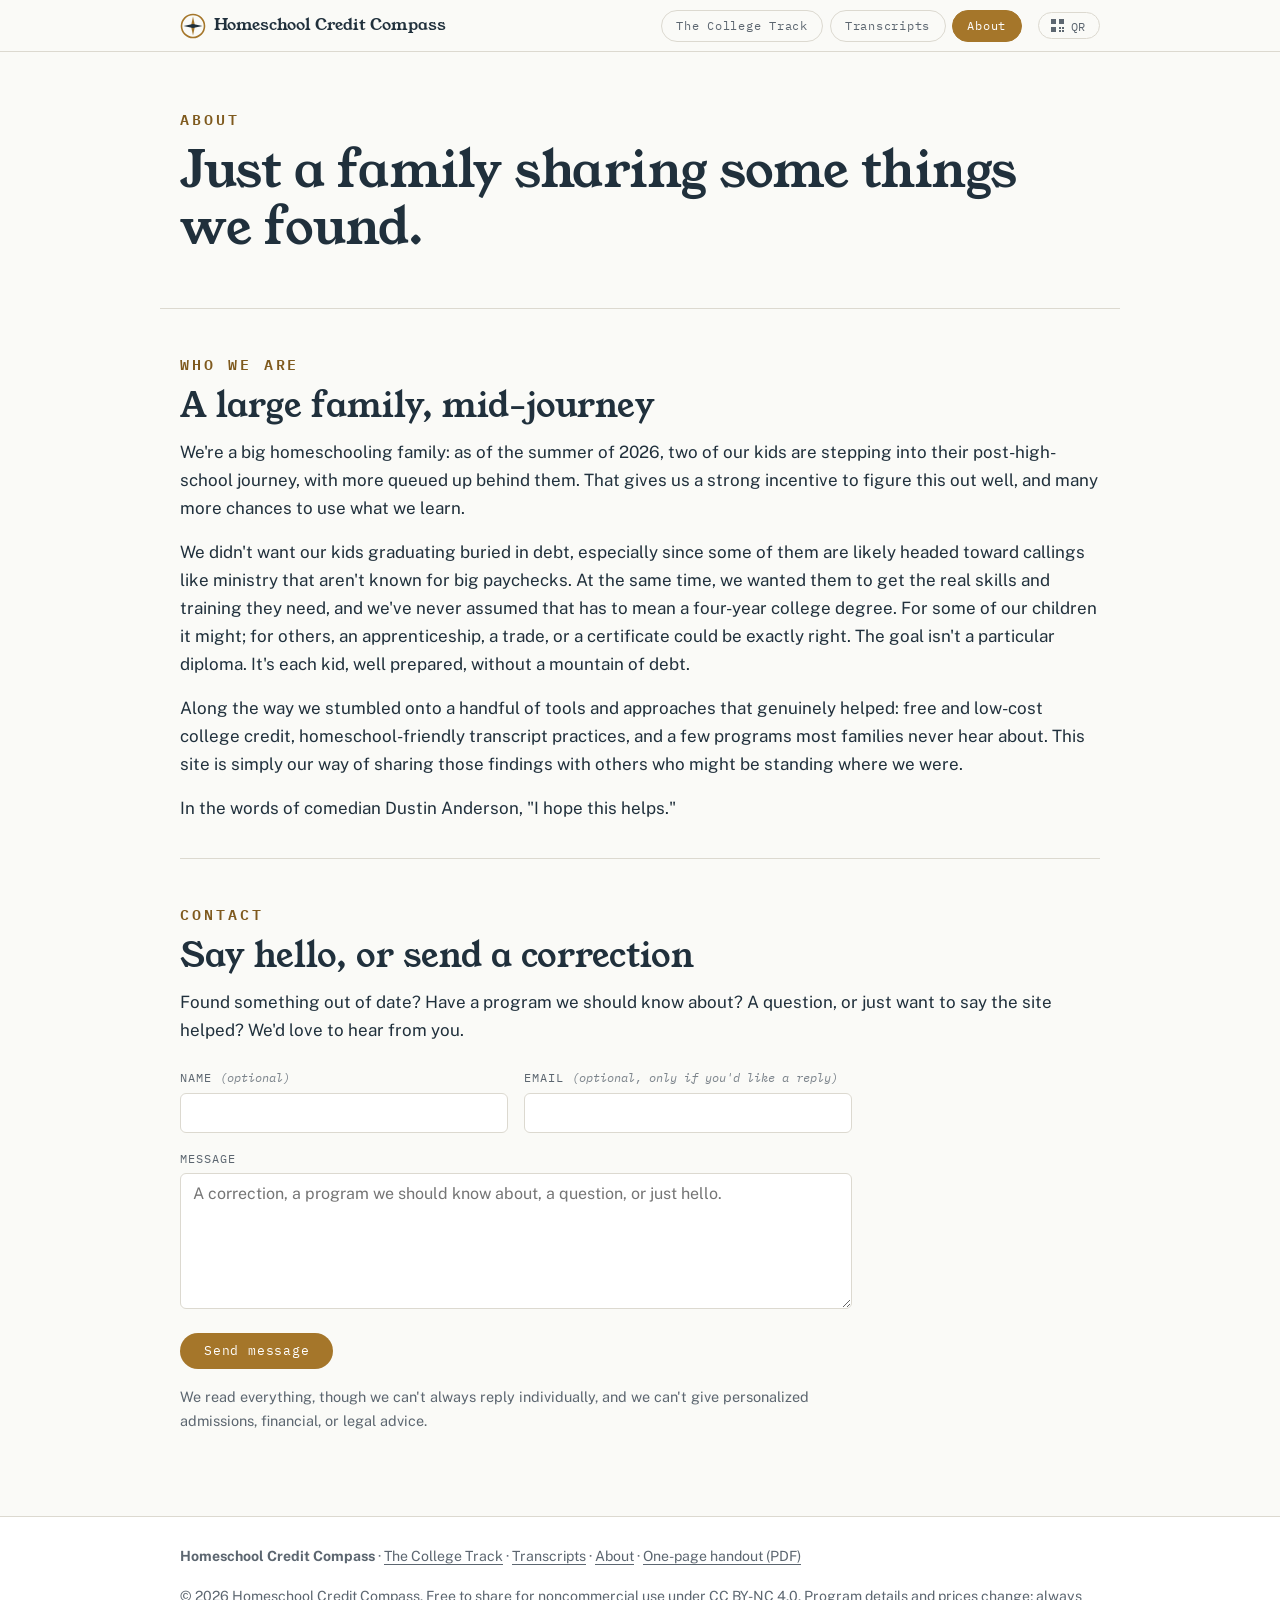
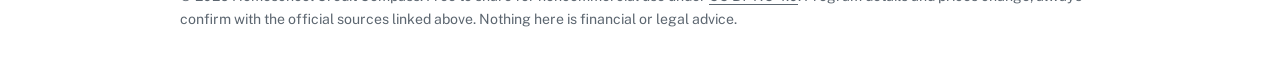
==== about.html @ 39bb0675 "Update about.html" ====
<!DOCTYPE html>
<html lang="en">
<head>
<meta charset="utf-8">
<meta name="viewport" content="width=device-width, initial-scale=1">
<title>About | Homeschool Credit Compass</title>
<meta name="description" content="Who's behind Homeschool Credit Compass: one large family sharing what they've learned about affordable college credit and homeschool transcripts.">
<link rel="canonical" href="https://homeschoolcreditcompass.com/about.html">
<link rel="icon" href="favicon.svg" type="image/svg+xml">
<link rel="icon" href="favicon.ico" sizes="48x48">
<link rel="apple-touch-icon" href="apple-touch-icon.png">
<link rel="preconnect" href="https://fonts.googleapis.com">
<link rel="preconnect" href="https://fonts.gstatic.com" crossorigin>
<link href="https://fonts.googleapis.com/css2?family=IBM+Plex+Mono:wght@400;600&family=Public+Sans:ital,wght@0,400;0,600;0,700;1,400&family=Young+Serif&display=swap" rel="stylesheet">
<link rel="stylesheet" href="style.css">
</head>
<body>

<nav class="site-nav" aria-label="Site">
  <div class="inner">
    <a class="brand" href="index.html">
      <svg width="26" height="26" viewBox="0 0 26 26" aria-hidden="true">
        <circle cx="13" cy="13" r="11.5" fill="none" stroke="#a5762a" stroke-width="1.6"/>
        <polygon points="13,3.5 15,13 13,22.5 11,13" fill="#a5762a"/>
        <polygon points="3.5,13 13,11 22.5,13 13,15" fill="#20303c"/>
      </svg>
      Homeschool Credit Compass
    </a>
    <div class="nav-pages">
      <a class="navlink" href="index.html">The College Track</a>
      <a class="navlink" href="transcripts.html">Transcripts</a>
      <a class="navlink" href="about.html" aria-current="page">About</a>
    </div>
    <button type="button" class="qr-btn no-print" id="qr-open" aria-haspopup="dialog" aria-label="Show QR code for this site">
      <svg width="13" height="13" viewBox="0 0 13 13" aria-hidden="true"><g fill="currentColor"><rect x="0" y="0" width="5" height="5"/><rect x="8" y="0" width="5" height="5"/><rect x="0" y="8" width="5" height="5"/><rect x="8" y="8" width="2" height="2"/><rect x="11" y="11" width="2" height="2"/><rect x="8" y="11" width="2" height="2"/><rect x="11" y="8" width="2" height="2"/></g></svg>
      QR
    </button>
  </div>
</nav>

<header class="hero">
  <span class="eyebrow">About</span>
  <h1>Just a family sharing some things we found.</h1>
</header>

<main>

<section aria-labelledby="who-h">
  <span class="eyebrow">Who we are</span>
  <h2 id="who-h">A large family, mid-journey</h2>
  <p>We're a big homeschooling family: as of the summer of 2026, two of our kids are stepping into their post-high-school journey, with more queued up behind them. That gives us a strong incentive to figure this out well, and many more chances to use what we learn.</p>
  <p>We didn't want our kids graduating buried in debt, especially since some of them are likely headed toward callings like ministry that aren't known for big paychecks. At the same time, we wanted them to get the real skills and training they need, and we've never assumed that has to mean a four-year college degree. For some of our children it might; for others, an apprenticeship, a trade, or a certificate could be exactly right. The goal isn't a particular diploma. It's each kid, well prepared, without a mountain of debt.</p>
  <p>Along the way we stumbled onto a handful of tools and approaches that genuinely helped: free and low-cost college credit, homeschool-friendly transcript practices, and a few programs most families never hear about. This site is simply our way of sharing those findings with others who might be standing where we were.</p>
  <p>In the words of comedian Dustin Anderson, "I hope this helps."</p>
</section>

<section id="contact" aria-labelledby="contact-h">
  <span class="eyebrow">Contact</span>
  <h2 id="contact-h">Say hello, or send a correction</h2>
  <p>Found something out of date? Have a program we should know about? A question, or just want to say the site helped? We'd love to hear from you.</p>
  <form id="contact-form" class="contact-form" action="https://api.web3forms.com/submit" method="POST">
    <input type="hidden" name="access_key" value="22a1b567-527c-46c0-8040-d481445127e4">
    <input type="hidden" name="subject" value="New message from Homeschool Credit Compass">
    <input type="hidden" name="from_name" value="Homeschool Credit Compass">
    <input type="checkbox" name="botcheck" class="hp-field" tabindex="-1" autocomplete="off" aria-hidden="true">
    <div class="field-row">
      <label class="field">
        <span>Name <em>(optional)</em></span>
        <input type="text" name="name" autocomplete="name">
      </label>
      <label class="field">
        <span>Email <em>(optional, only if you'd like a reply)</em></span>
        <input type="email" name="email" autocomplete="email">
      </label>
    </div>
    <label class="field">
      <span>Message</span>
      <textarea name="message" rows="6" required placeholder="A correction, a program we should know about, a question, or just hello."></textarea>
    </label>
    <div class="form-foot">
      <button type="submit" class="submit-btn">Send message</button>
      <p class="form-status" id="form-status" role="status" aria-live="polite"></p>
    </div>
  </form>
  <p class="section-intro" style="font-size:0.9rem;">We read everything, though we can't always reply individually, and we can't give personalized admissions, financial, or legal advice.</p>
</section>

</main>

<dialog id="qr-modal" aria-label="QR code for homeschoolcreditcompass.com">
  <img src="qr-compass.png" alt="QR code linking to homeschoolcreditcompass.com">
  <p class="qr-url">homeschoolcreditcompass.com</p>
  <p class="qr-hint">press Esc or click anywhere to close</p>
</dialog>

<footer>
  <div class="inner">
    <p><strong>Homeschool Credit Compass</strong> · <a href="index.html">The College Track</a> · <a href="transcripts.html">Transcripts</a> · <a href="about.html">About</a> · <a href="samples/handout.pdf" target="_blank" rel="noopener">One-page handout (PDF)</a></p>
    <p>© 2026 Homeschool Credit Compass. Free to share for noncommercial use under <a href="https://creativecommons.org/licenses/by-nc/4.0/" rel="license noopener">CC BY-NC 4.0</a>. Program details and prices change; always confirm with the official sources linked above. Nothing here is financial or legal advice.</p>
  </div>
</footer>

<script>
  const qrModal = document.getElementById('qr-modal');
  document.getElementById('qr-open').addEventListener('click', () => qrModal.showModal());
  qrModal.addEventListener('click', () => qrModal.close());

  // Contact form: submit via fetch so the visitor never leaves the page.
  const form = document.getElementById('contact-form');
  const status = document.getElementById('form-status');
  form.addEventListener('submit', async (e) => {
    e.preventDefault();
    const btn = form.querySelector('.submit-btn');
    btn.disabled = true;
    status.textContent = 'Sending…';
    status.className = 'form-status';
    try {
      const res = await fetch(form.action, { method: 'POST', body: new FormData(form) });
      const data = await res.json();
      if (data.success) {
        form.reset();
        status.textContent = 'Thank you. Your message came through, and we read everything.';
        status.className = 'form-status ok';
      } else {
        status.textContent = 'Something went wrong. Please try again in a moment.';
        status.className = 'form-status err';
      }
    } catch {
      status.textContent = 'Something went wrong. Please check your connection and try again.';
      status.className = 'form-status err';
    } finally {
      btn.disabled = false;
    }
  });
</script>

<script data-goatcounter="https://homeschoolcreditcompass.goatcounter.com/count"
        async src="//gc.zgo.at/count.js"></script>
</body>
</html>
---- style.css ----
/* ============================================================
   Homeschool Credit Compass - style.css
   Palette: chart ink / paper / compass brass / trail pine
   Type: Young Serif (display) · Public Sans (body) · IBM Plex Mono (labels)
   ============================================================ */

:root {
  --ink: #20303c;
  --paper: #fafaf7;
  --card: #ffffff;
  --muted: #5c6670;
  --line: #dcd9d0;
  --brass: #a5762a;
  --brass-dark: #7f5a1e;
  --pine: #2f6b5b;
  --pine-dark: #245447;
  --callout-bg: #fdf6e5;
  --accent: var(--brass);
  --accent-dark: var(--brass-dark);
  --max: 60rem;
}

body.transcripts {
  --accent: var(--pine);
  --accent-dark: var(--pine-dark);
  --callout-bg: #eef4f0;
}

* { box-sizing: border-box; }

html { scroll-behavior: smooth; scroll-padding-top: 4.5rem; }
@media (prefers-reduced-motion: reduce) {
  html { scroll-behavior: auto; }
}

body {
  margin: 0;
  background: var(--paper);
  color: var(--ink);
  font-family: "Public Sans", system-ui, -apple-system, "Segoe UI", sans-serif;
  font-size: 1.0625rem;
  line-height: 1.65;
}

h1, h2, h3 {
  font-family: "Young Serif", Georgia, serif;
  font-weight: 400;
  line-height: 1.15;
  margin: 0 0 0.75rem;
}
h1 { font-size: clamp(2rem, 5vw, 3.1rem); letter-spacing: -0.01em; }
h2 { font-size: clamp(1.5rem, 3.5vw, 2.1rem); }
h3 { font-size: 1.2rem; }

p { margin: 0 0 1rem; }
a { color: var(--accent-dark); text-underline-offset: 3px; }
a:hover { color: var(--ink); }

:focus-visible {
  outline: 3px solid var(--accent);
  outline-offset: 2px;
  border-radius: 2px;
}

/* ---- eyebrow labels: mono, like map grid references ---- */
.eyebrow {
  font-family: "IBM Plex Mono", ui-monospace, monospace;
  font-size: 0.92rem;
  font-weight: 600;
  letter-spacing: 0.2em;
  text-transform: uppercase;
  color: var(--accent-dark);
  display: block;
  margin-bottom: 0.6rem;
}

/* ---- sticky nav ---- */
.site-nav {
  position: sticky;
  top: 0;
  z-index: 10;
  background: var(--paper);
  border-bottom: 1px solid var(--line);
}
.site-nav .inner {
  max-width: var(--max);
  margin: 0 auto;
  padding: 0.6rem 1.25rem;
  display: flex;
  align-items: center;
  gap: 1rem;
  flex-wrap: wrap;
}
.brand {
  display: flex;
  align-items: center;
  gap: 0.5rem;
  font-family: "Young Serif", Georgia, serif;
  font-size: 1rem;
  color: var(--ink);
  text-decoration: none;
  margin-right: auto;
}
.brand svg { flex: none; }
.site-nav a.navlink {
  font-family: "IBM Plex Mono", ui-monospace, monospace;
  font-size: 0.78rem;
  letter-spacing: 0.06em;
  text-decoration: none;
  color: var(--muted);
  padding: 0.25rem 0.1rem;
}
.site-nav a.navlink:hover { color: var(--accent-dark); }

/* page links = pill tabs */
.nav-pages { display: flex; gap: 0.4rem; }
.nav-pages a.navlink {
  border: 1px solid var(--line);
  border-radius: 999px;
  padding: 0.3rem 0.9rem;
}
.nav-pages a.navlink[aria-current="page"] {
  background: var(--accent);
  border-color: var(--accent);
  color: #fff;
}
.nav-pages a.navlink[aria-current="page"]:hover { color: #fff; }

/* in-page anchors: own row below the brand + page tabs */
.nav-anchors {
  display: flex;
  align-items: center;
  flex-wrap: wrap;
  gap: 0.9rem;
  flex-basis: 100%;
  padding: 0.15rem 0 0.1rem;
}
.nav-label {
  font-family: "IBM Plex Mono", ui-monospace, monospace;
  font-size: 0.66rem;
  letter-spacing: 0.12em;
  text-transform: uppercase;
  color: var(--muted);
  opacity: 0.75;
}

/* ---- hero ---- */
.hero {
  max-width: var(--max);
  margin: 0 auto;
  padding: 3.5rem 1.25rem 2.5rem;
  border-bottom: 1px solid var(--line);
}
.hero .lede {
  font-size: 1.2rem;
  max-width: 44rem;
  color: var(--muted);
}
.page-switch {
  display: inline-block;
  margin-top: 0.5rem;
  font-size: 0.95rem;
}

/* ---- sections ---- */
main { max-width: var(--max); margin: 0 auto; padding: 0 1.25rem 3rem; }
section { padding: 2.75rem 0 1.25rem; border-bottom: 1px solid var(--line); }
section:last-of-type { border-bottom: none; }
.section-intro { max-width: 44rem; color: var(--muted); }

/* ---- presenter controls ---- */
.controls {
  display: flex;
  gap: 0.5rem;
  justify-content: flex-end;
  padding-top: 1.25rem;
}
.controls button {
  font-family: "IBM Plex Mono", ui-monospace, monospace;
  font-size: 0.72rem;
  letter-spacing: 0.08em;
  text-transform: uppercase;
  background: none;
  border: 1px solid var(--line);
  border-radius: 999px;
  color: var(--muted);
  padding: 0.35rem 0.9rem;
  cursor: pointer;
}
.controls button:hover { border-color: var(--accent); color: var(--accent-dark); }

/* ---- cards ---- */
.cards { display: grid; gap: 1.25rem; margin-top: 1.75rem; }
@media (min-width: 44rem) { .cards { grid-template-columns: 1fr 1fr; } }
.card {
  background: var(--card);
  border: 1px solid var(--line);
  border-top: 4px solid var(--accent);
  border-radius: 6px;
  padding: 1.4rem 1.5rem 1.1rem;
}
.card h3 { margin-bottom: 0.15rem; }
.cost {
  font-family: "IBM Plex Mono", ui-monospace, monospace;
  font-size: 0.72rem;
  letter-spacing: 0.1em;
  text-transform: uppercase;
  color: var(--accent-dark);
  display: block;
  margin-bottom: 0.75rem;
}
.card p { font-size: 0.98rem; }
.card .more { font-size: 0.92rem; }

/* ---- details / summary ---- */
details {
  border-top: 1px dashed var(--line);
  margin-top: 0.75rem;
  padding-top: 0.5rem;
}
summary {
  cursor: pointer;
  font-weight: 600;
  color: var(--accent-dark);
  padding: 0.35rem 0;
  list-style-position: inside;
}
summary:hover { color: var(--ink); }
details[open] > summary { margin-bottom: 0.5rem; }
details details { margin-left: 1rem; }

/* standalone Q&A style details (glossary, deep dives) */
.qa details {
  background: var(--card);
  border: 1px solid var(--line);
  border-radius: 6px;
  margin-top: 0.6rem;
  padding: 0.55rem 1.1rem 0.55rem;
}
.qa details[open] { padding-bottom: 0.9rem; }

/* ---- waypoint paths (signature element) ---- */
.path { margin-top: 2rem; }
.path h3 { display: flex; align-items: baseline; gap: 0.6rem; }
.path .who {
  font-family: "IBM Plex Mono", ui-monospace, monospace;
  font-size: 0.72rem;
  letter-spacing: 0.1em;
  text-transform: uppercase;
  color: var(--muted);
}
.waypoints {
  list-style: none;
  margin: 1rem 0 0.5rem;
  padding: 0;
}
.waypoints li {
  position: relative;
  padding: 0 0 1.35rem 2.1rem;
  border-left: 2px dashed var(--accent);
  margin-left: 0.55rem;
}
.waypoints li:last-child { border-left-color: transparent; padding-bottom: 0.5rem; }
.waypoints li::before {
  content: "";
  position: absolute;
  left: -0.55rem;
  top: 0.25rem;
  width: 0.9rem;
  height: 0.9rem;
  border-radius: 50%;
  background: var(--paper);
  border: 3px solid var(--accent);
}
.waypoints li:last-child::before { background: var(--accent); }
.waypoints strong { display: block; }
.waypoints span { color: var(--muted); font-size: 0.95rem; }

/* ---- tables ---- */
.table-wrap { overflow-x: auto; margin-top: 1.5rem; }
table {
  border-collapse: collapse;
  width: 100%;
  background: var(--card);
  border: 1px solid var(--line);
  font-size: 0.95rem;
}
caption {
  text-align: left;
  font-family: "IBM Plex Mono", ui-monospace, monospace;
  font-size: 0.72rem;
  letter-spacing: 0.15em;
  text-transform: uppercase;
  color: var(--muted);
  padding-bottom: 0.5rem;
}
th, td {
  border: 1px solid var(--line);
  padding: 0.6rem 0.8rem;
  text-align: left;
  vertical-align: top;
}
th {
  background: var(--paper);
  font-family: "IBM Plex Mono", ui-monospace, monospace;
  font-size: 0.72rem;
  letter-spacing: 0.1em;
  text-transform: uppercase;
  font-weight: 600;
}

/* ---- callouts ---- */
.callout {
  background: var(--callout-bg);
  border-left: 5px solid var(--accent);
  border-radius: 0 6px 6px 0;
  padding: 1.1rem 1.4rem;
  margin: 1.75rem 0 1rem;
}
.callout .label {
  font-family: "IBM Plex Mono", ui-monospace, monospace;
  font-size: 0.72rem;
  letter-spacing: 0.18em;
  text-transform: uppercase;
  color: var(--accent-dark);
  display: block;
  margin-bottom: 0.4rem;
}
.callout p:last-child { margin-bottom: 0; }

/* ---- copy-ready prompt block ---- */
.prompt-block {
  background: #232f3a;
  color: #e9ecef;
  border-radius: 6px;
  padding: 1.2rem 1.4rem;
  margin: 1.25rem 0;
  font-family: "IBM Plex Mono", ui-monospace, monospace;
  font-size: 0.88rem;
  line-height: 1.6;
  white-space: pre-wrap;
  overflow-x: auto;
}

/* ---- side-by-side comparison ---- */
.compare { display: grid; gap: 1.25rem; margin-top: 1.5rem; }
@media (min-width: 44rem) { .compare { grid-template-columns: 1fr 1fr; } }
.compare .pane {
  background: var(--card);
  border: 1px solid var(--line);
  border-radius: 6px;
  padding: 1.2rem 1.4rem;
}
.compare .pane h4 {
  margin: 0 0 0.6rem;
  font-family: "IBM Plex Mono", ui-monospace, monospace;
  font-size: 0.78rem;
  letter-spacing: 0.12em;
  text-transform: uppercase;
  color: var(--accent-dark);
}
.compare ul { margin: 0; padding-left: 1.2rem; font-size: 0.95rem; }
.compare li { margin-bottom: 0.4rem; }

/* ---- checklist ---- */
.checklist { list-style: none; padding: 0; margin: 1rem 0; }
.checklist li {
  padding: 0.3rem 0 0.3rem 1.9rem;
  position: relative;
}
.checklist li::before {
  content: "✓";
  position: absolute;
  left: 0.25rem;
  color: var(--accent);
  font-weight: 700;
}

/* ---- footer ---- */
footer {
  border-top: 1px solid var(--line);
  background: var(--card);
}
footer .inner {
  max-width: var(--max);
  margin: 0 auto;
  padding: 1.75rem 1.25rem;
  font-size: 0.88rem;
  color: var(--muted);
}
footer a { color: var(--muted); }

/* ============================================================
   PRINT - clean handout: nav hidden, links spelled out.
   (JS opens all <details> on beforeprint.)
   ============================================================ */
@media print {
  .site-nav, .controls, .page-switch, .no-print { display: none !important; }
  body { background: #fff; color: #000; font-size: 11pt; }
  .hero { padding: 0 0 1rem; }
  section { padding: 1.25rem 0 0.5rem; break-inside: avoid-page; }
  .card, .callout, .compare .pane { break-inside: avoid; border-color: #999; }
  .prompt-block { background: #f0f0f0; color: #000; border: 1px solid #999; }
  a { color: #000; }
  main a[href^="http"]::after {
    content: " (" attr(href) ")";
    font-size: 0.85em;
    word-break: break-all;
  }
  h1, h2 { break-after: avoid; }
}

/* ---- disclaimer ---- */
.disclaimer {
  max-width: var(--max);
  margin: 1.5rem 0 0;
  padding: 0.7rem 1rem;
  border: 1px dashed var(--line);
  border-radius: 6px;
  font-size: 0.83rem;
  line-height: 1.5;
  color: var(--muted);
}

/* ---- inline PDF previews on sample cards ---- */
.pdf-preview object {
  display: block;
  width: 100%;
  height: 32rem;
  margin-top: 0.6rem;
  border: 1px solid var(--line);
  border-radius: 6px;
  background: #fff;
}

/* ---- QR button + full-screen modal ---- */
.qr-btn {
  display: inline-flex;
  align-items: center;
  gap: 0.4rem;
  font-family: "IBM Plex Mono", ui-monospace, monospace;
  font-size: 0.78rem;
  letter-spacing: 0.06em;
  background: none;
  border: 1px solid var(--line);
  border-radius: 999px;
  color: var(--muted);
  padding: 0.3rem 0.8rem;
  cursor: pointer;
}
.qr-btn:hover { border-color: var(--accent); color: var(--accent-dark); }

#qr-modal {
  border: none;
  border-radius: 12px;
  padding: 2rem 2.5rem;
  background: #fff;
  text-align: center;
  max-width: none;
}
#qr-modal::backdrop { background: rgba(32, 48, 60, 0.85); }
#qr-modal img {
  display: block;
  width: min(70vmin, 560px);
  height: auto;
  margin: 0 auto;
}
#qr-modal .qr-url {
  font-family: "IBM Plex Mono", ui-monospace, monospace;
  font-size: clamp(1rem, 2.6vmin, 1.4rem);
  font-weight: 600;
  color: var(--ink);
  margin: 1rem 0 0.25rem;
}
#qr-modal .qr-hint {
  font-size: 0.8rem;
  color: var(--muted);
  margin: 0;
}

/* ---- contact form ---- */
.contact-form { margin: 1.5rem 0 1rem; max-width: 42rem; }
.field-row { display: grid; gap: 1rem; }
@media (min-width: 40rem) { .field-row { grid-template-columns: 1fr 1fr; } }
.field { display: block; margin-bottom: 1rem; }
.field > span {
  display: block;
  font-family: "IBM Plex Mono", ui-monospace, monospace;
  font-size: 0.72rem;
  letter-spacing: 0.08em;
  text-transform: uppercase;
  color: var(--muted);
  margin-bottom: 0.35rem;
}
.field > span em { text-transform: none; letter-spacing: 0; font-style: italic; opacity: 0.8; }
.field input,
.field textarea {
  width: 100%;
  font-family: inherit;
  font-size: 1rem;
  color: var(--ink);
  background: var(--card);
  border: 1px solid var(--line);
  border-radius: 6px;
  padding: 0.6rem 0.75rem;
}
.field textarea { resize: vertical; }
.field input:focus,
.field textarea:focus {
  outline: none;
  border-color: var(--accent);
  box-shadow: 0 0 0 3px rgba(165, 118, 42, 0.15);
}
/* honeypot: hidden from humans, catches bots */
.hp-field { position: absolute; left: -9999px; width: 1px; height: 1px; overflow: hidden; }
.form-foot { display: flex; align-items: center; gap: 1rem; flex-wrap: wrap; margin-top: 0.25rem; }
.submit-btn {
  font-family: "IBM Plex Mono", ui-monospace, monospace;
  font-size: 0.82rem;
  letter-spacing: 0.06em;
  color: #fff;
  background: var(--accent);
  border: none;
  border-radius: 999px;
  padding: 0.6rem 1.5rem;
  cursor: pointer;
}
.submit-btn:hover { background: var(--accent-dark); }
.submit-btn:disabled { opacity: 0.6; cursor: default; }
.form-status { margin: 0; font-size: 0.9rem; }
.form-status.ok { color: var(--pine-dark); }
.form-status.err { color: #a3402f; }
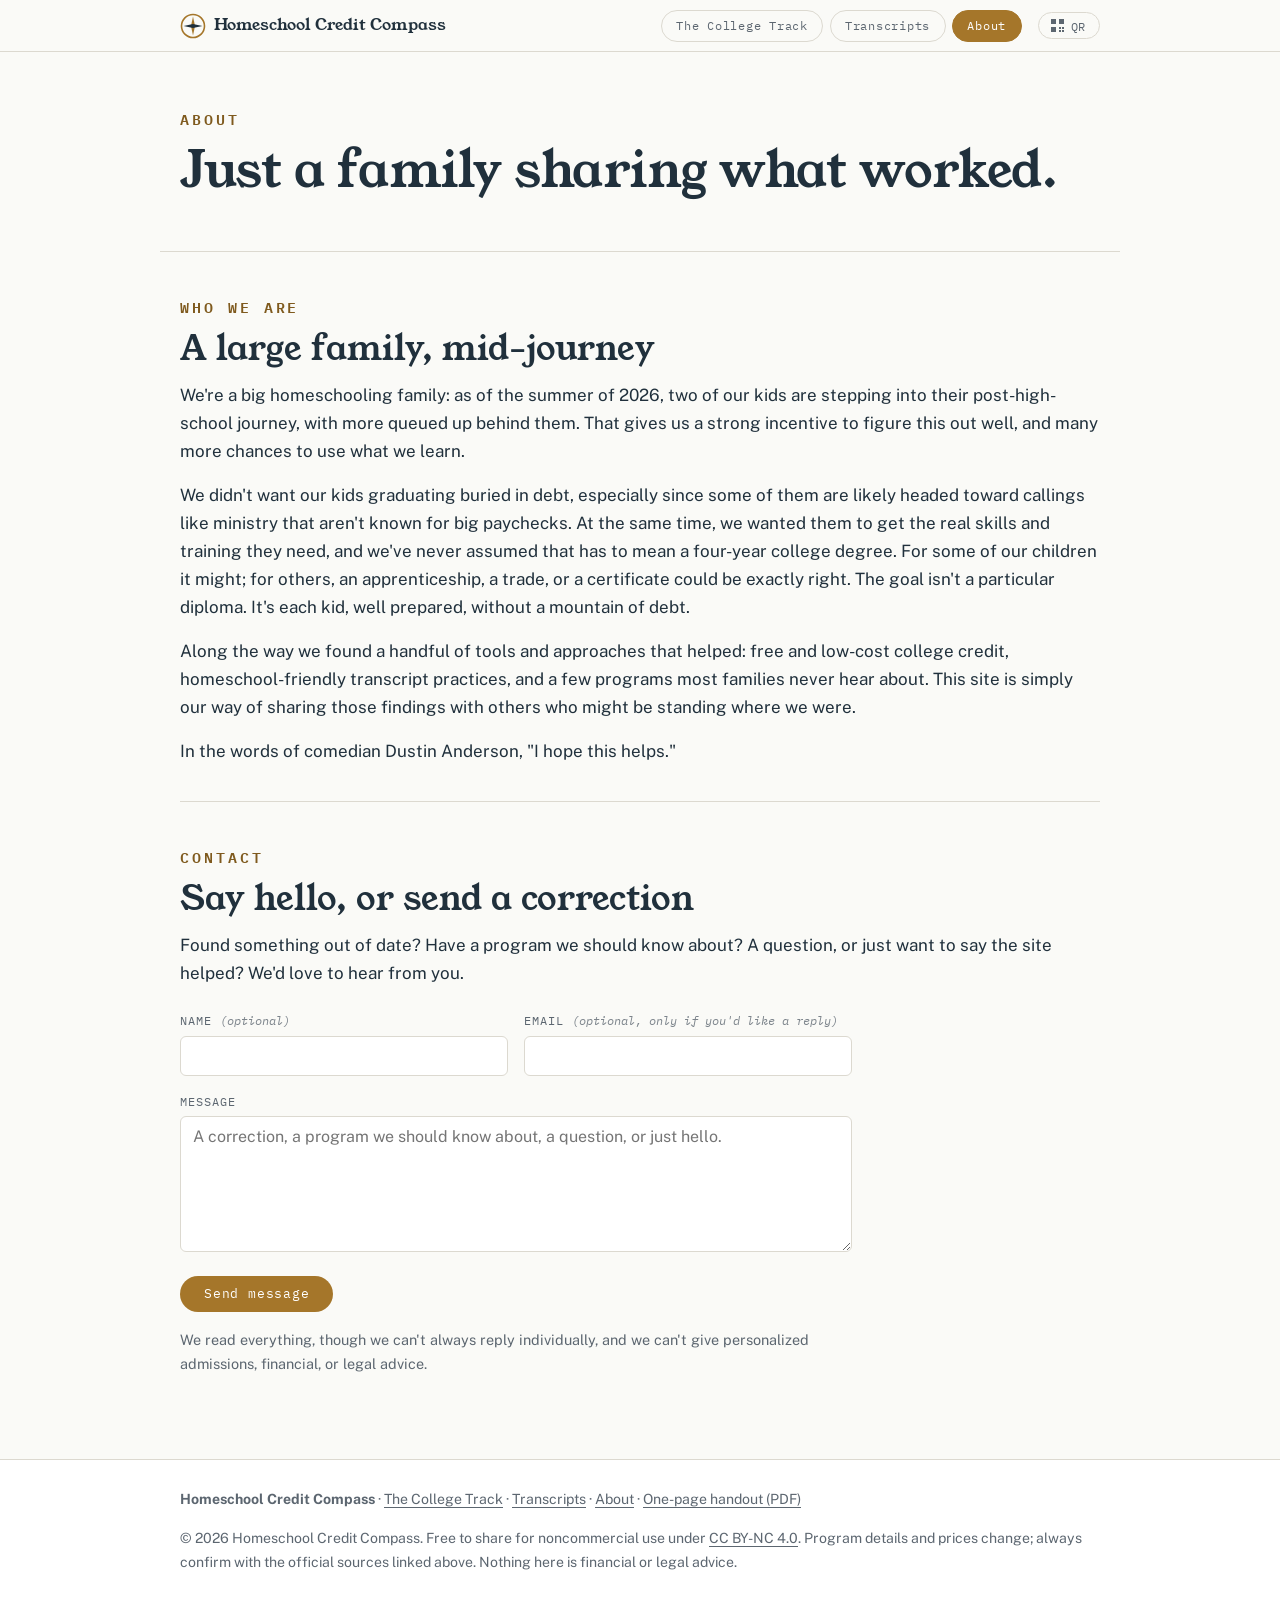
==== commit dd691fb1: "Add files via upload" ====
--- a/about.html
+++ b/about.html
@@ -40,7 +40,7 @@
 
 <header class="hero">
   <span class="eyebrow">About</span>
-  <h1>Just a family sharing some things we found.</h1>
+  <h1>Just a family sharing what worked.</h1>
 </header>
 
 <main>
@@ -50,7 +50,7 @@
   <h2 id="who-h">A large family, mid-journey</h2>
   <p>We're a big homeschooling family: as of the summer of 2026, two of our kids are stepping into their post-high-school journey, with more queued up behind them. That gives us a strong incentive to figure this out well, and many more chances to use what we learn.</p>
   <p>We didn't want our kids graduating buried in debt, especially since some of them are likely headed toward callings like ministry that aren't known for big paychecks. At the same time, we wanted them to get the real skills and training they need, and we've never assumed that has to mean a four-year college degree. For some of our children it might; for others, an apprenticeship, a trade, or a certificate could be exactly right. The goal isn't a particular diploma. It's each kid, well prepared, without a mountain of debt.</p>
-  <p>Along the way we stumbled onto a handful of tools and approaches that genuinely helped: free and low-cost college credit, homeschool-friendly transcript practices, and a few programs most families never hear about. This site is simply our way of sharing those findings with others who might be standing where we were.</p>
+  <p>Along the way we found a handful of tools and approaches that helped: free and low-cost college credit, homeschool-friendly transcript practices, and a few programs most families never hear about. This site is simply our way of sharing those findings with others who might be standing where we were.</p>
   <p>In the words of comedian Dustin Anderson, "I hope this helps."</p>
 </section>
 
--- a/style.css
+++ b/style.css
@@ -412,7 +412,7 @@
 
 /* ---- disclaimer ---- */
 .disclaimer {
-  max-width: var(--max);
+  max-width: 44rem;
   margin: 1.5rem 0 0;
   padding: 0.7rem 1rem;
   border: 1px dashed var(--line);
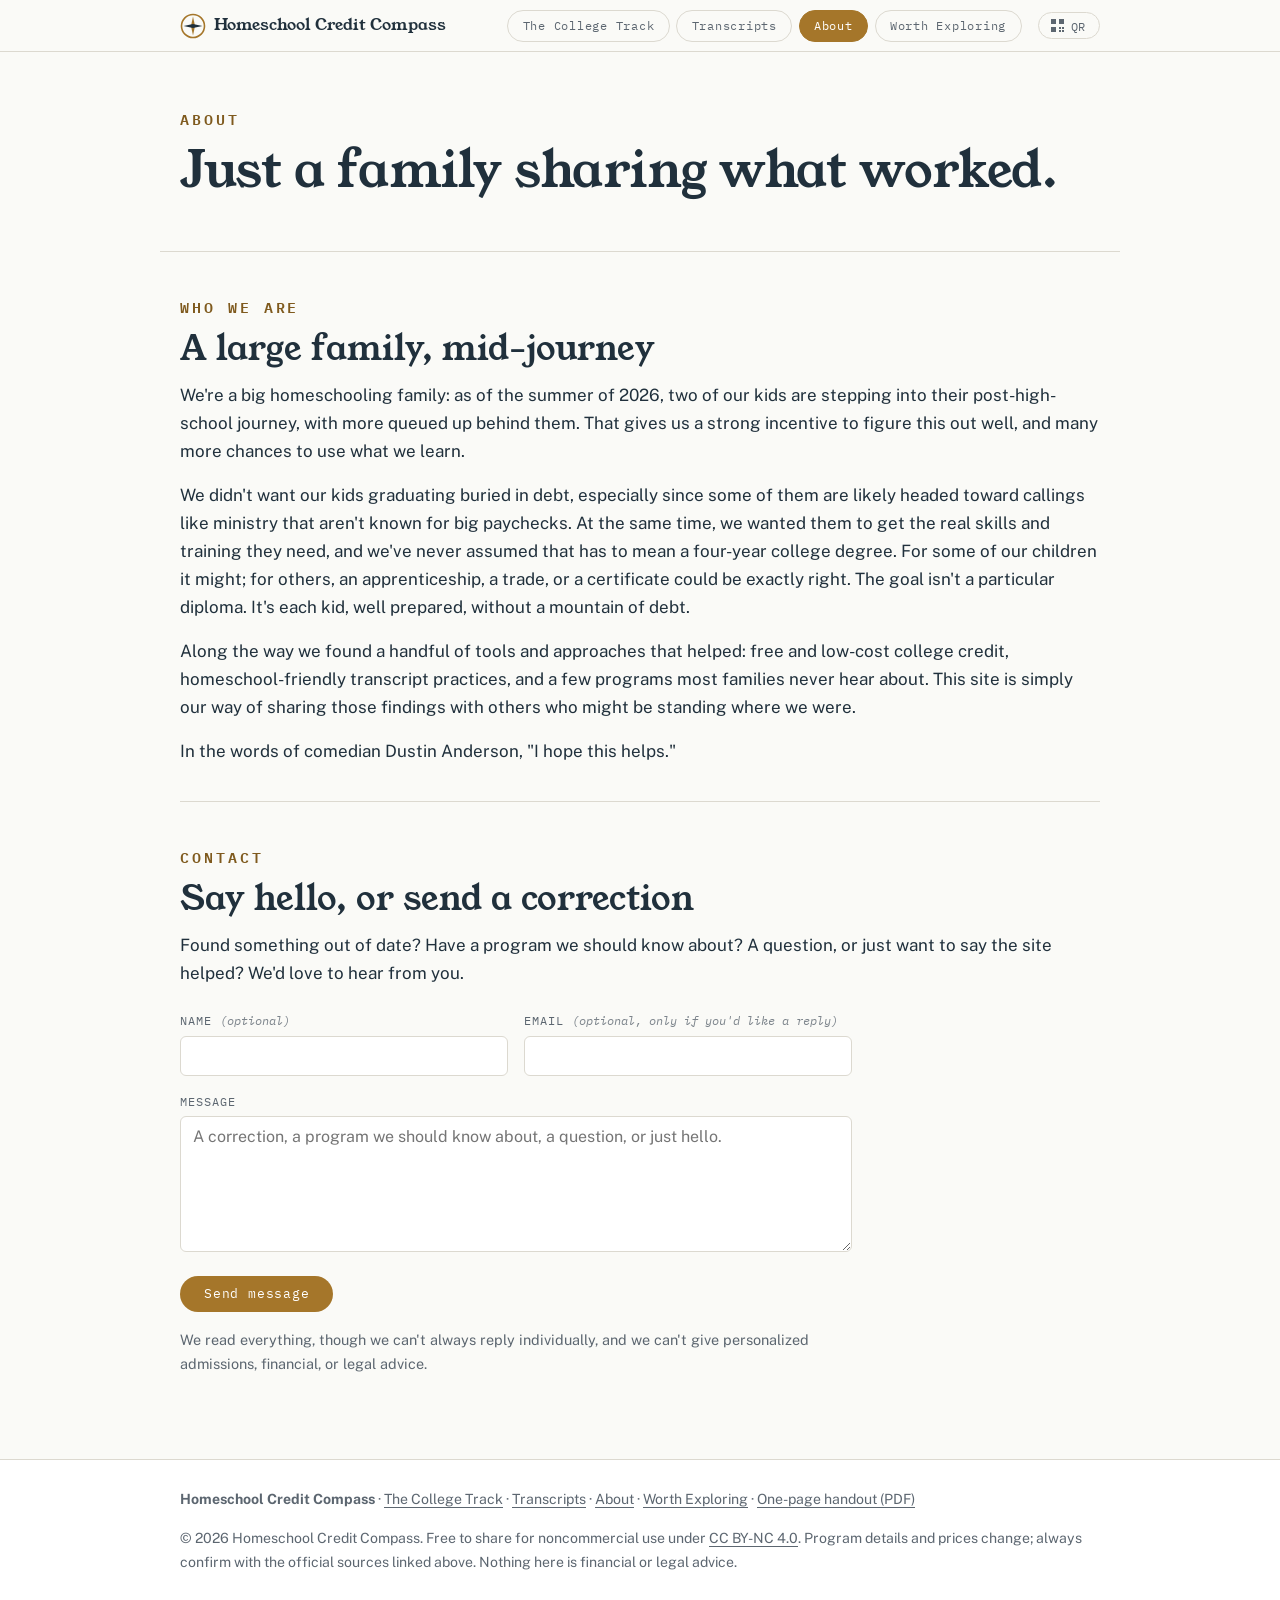
==== commit ef6493b6: "Add files via upload" ====
--- a/about.html
+++ b/about.html
@@ -30,6 +30,7 @@
       <a class="navlink" href="index.html">The College Track</a>
       <a class="navlink" href="transcripts.html">Transcripts</a>
       <a class="navlink" href="about.html" aria-current="page">About</a>
+      <a class="navlink" href="explore.html">Worth Exploring</a>
     </div>
     <button type="button" class="qr-btn no-print" id="qr-open" aria-haspopup="dialog" aria-label="Show QR code for this site">
       <svg width="13" height="13" viewBox="0 0 13 13" aria-hidden="true"><g fill="currentColor"><rect x="0" y="0" width="5" height="5"/><rect x="8" y="0" width="5" height="5"/><rect x="0" y="8" width="5" height="5"/><rect x="8" y="8" width="2" height="2"/><rect x="11" y="11" width="2" height="2"/><rect x="8" y="11" width="2" height="2"/><rect x="11" y="8" width="2" height="2"/></g></svg>
@@ -95,7 +96,7 @@
 
 <footer>
   <div class="inner">
-    <p><strong>Homeschool Credit Compass</strong> · <a href="index.html">The College Track</a> · <a href="transcripts.html">Transcripts</a> · <a href="about.html">About</a> · <a href="samples/handout.pdf" target="_blank" rel="noopener">One-page handout (PDF)</a></p>
+    <p><strong>Homeschool Credit Compass</strong> · <a href="index.html">The College Track</a> · <a href="transcripts.html">Transcripts</a> · <a href="about.html">About</a> · <a href="explore.html">Worth Exploring</a> · <a href="samples/handout.pdf" target="_blank" rel="noopener">One-page handout (PDF)</a></p>
     <p>© 2026 Homeschool Credit Compass. Free to share for noncommercial use under <a href="https://creativecommons.org/licenses/by-nc/4.0/" rel="license noopener">CC BY-NC 4.0</a>. Program details and prices change; always confirm with the official sources linked above. Nothing here is financial or legal advice.</p>
   </div>
 </footer>
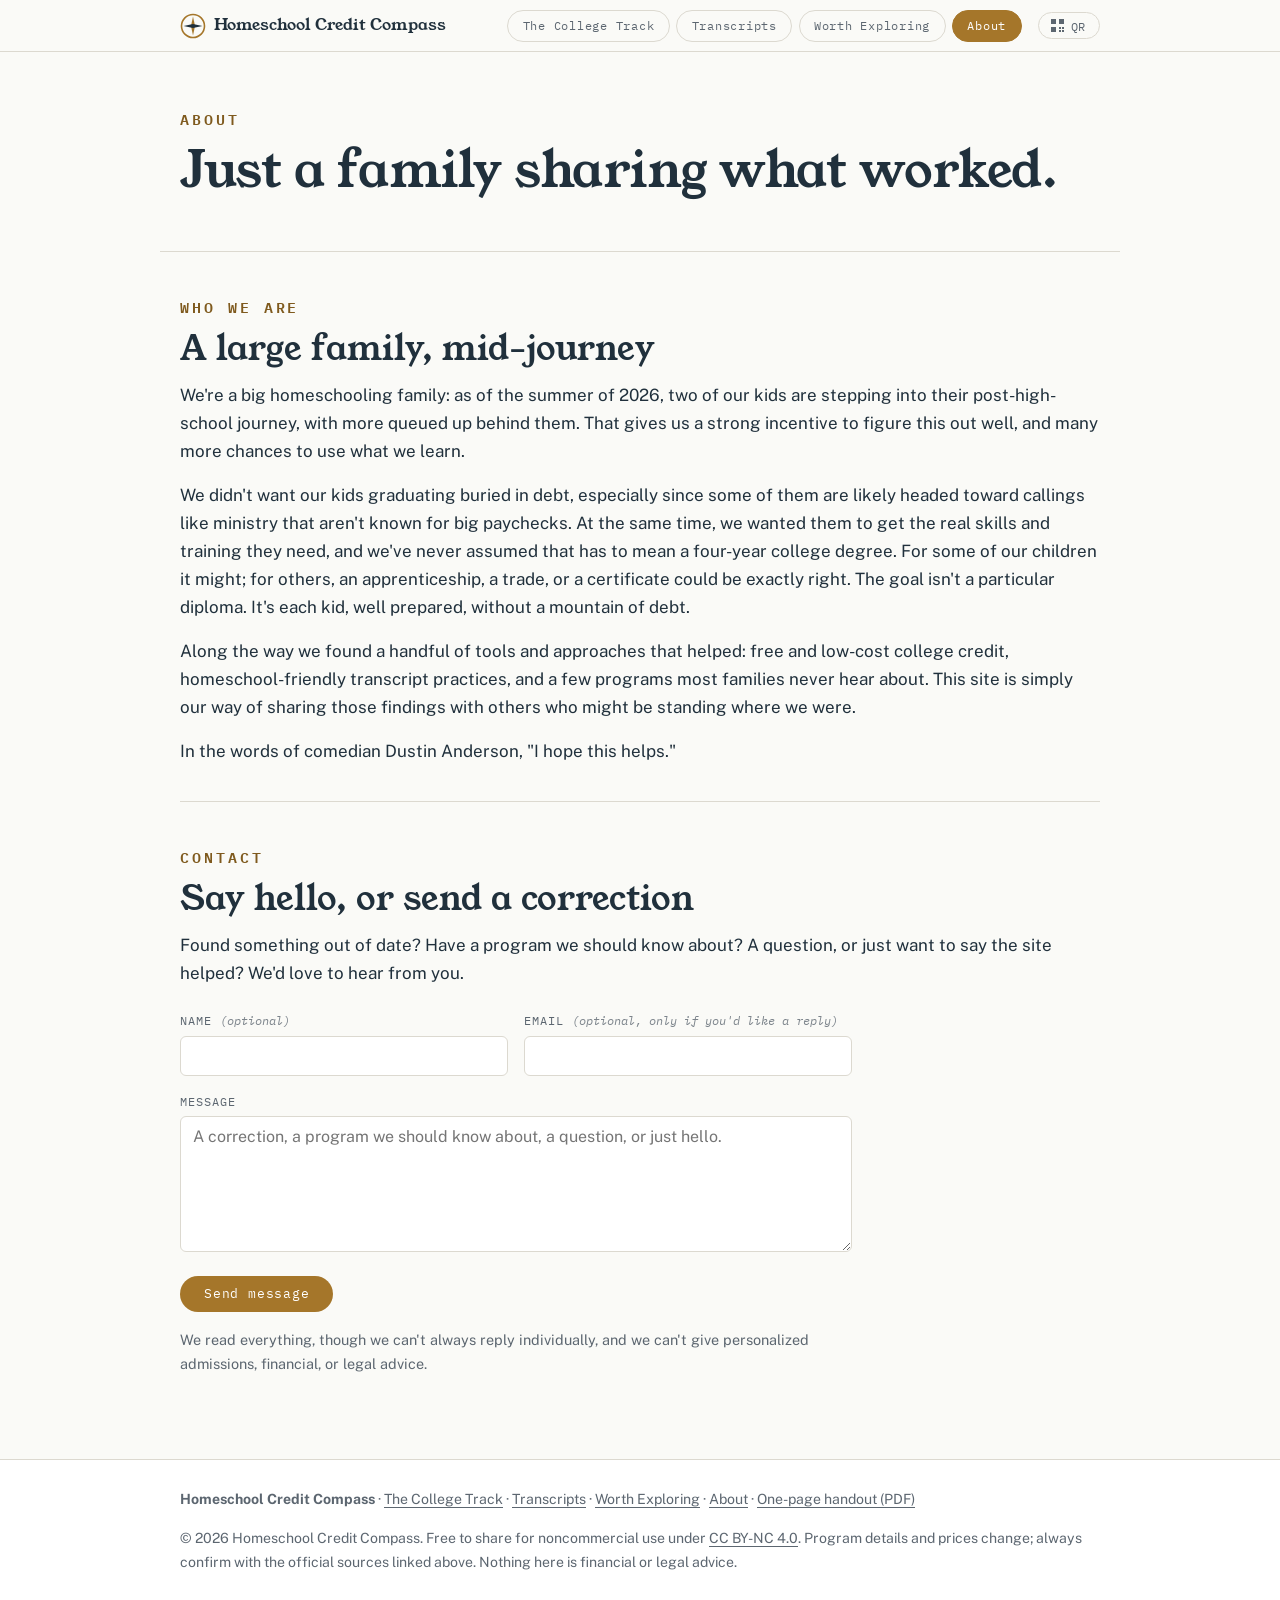
==== commit f190bcde: "Add files via upload" ====
--- a/about.html
+++ b/about.html
@@ -29,8 +29,8 @@
     <div class="nav-pages">
       <a class="navlink" href="index.html">The College Track</a>
       <a class="navlink" href="transcripts.html">Transcripts</a>
+      <a class="navlink" href="explore.html">Worth Exploring</a>
       <a class="navlink" href="about.html" aria-current="page">About</a>
-      <a class="navlink" href="explore.html">Worth Exploring</a>
     </div>
     <button type="button" class="qr-btn no-print" id="qr-open" aria-haspopup="dialog" aria-label="Show QR code for this site">
       <svg width="13" height="13" viewBox="0 0 13 13" aria-hidden="true"><g fill="currentColor"><rect x="0" y="0" width="5" height="5"/><rect x="8" y="0" width="5" height="5"/><rect x="0" y="8" width="5" height="5"/><rect x="8" y="8" width="2" height="2"/><rect x="11" y="11" width="2" height="2"/><rect x="8" y="11" width="2" height="2"/><rect x="11" y="8" width="2" height="2"/></g></svg>
@@ -96,7 +96,7 @@
 
 <footer>
   <div class="inner">
-    <p><strong>Homeschool Credit Compass</strong> · <a href="index.html">The College Track</a> · <a href="transcripts.html">Transcripts</a> · <a href="about.html">About</a> · <a href="explore.html">Worth Exploring</a> · <a href="samples/handout.pdf" target="_blank" rel="noopener">One-page handout (PDF)</a></p>
+    <p><strong>Homeschool Credit Compass</strong> · <a href="index.html">The College Track</a> · <a href="transcripts.html">Transcripts</a> · <a href="explore.html">Worth Exploring</a> · <a href="about.html">About</a> · <a href="samples/handout.pdf" target="_blank" rel="noopener">One-page handout (PDF)</a></p>
     <p>© 2026 Homeschool Credit Compass. Free to share for noncommercial use under <a href="https://creativecommons.org/licenses/by-nc/4.0/" rel="license noopener">CC BY-NC 4.0</a>. Program details and prices change; always confirm with the official sources linked above. Nothing here is financial or legal advice.</p>
   </div>
 </footer>
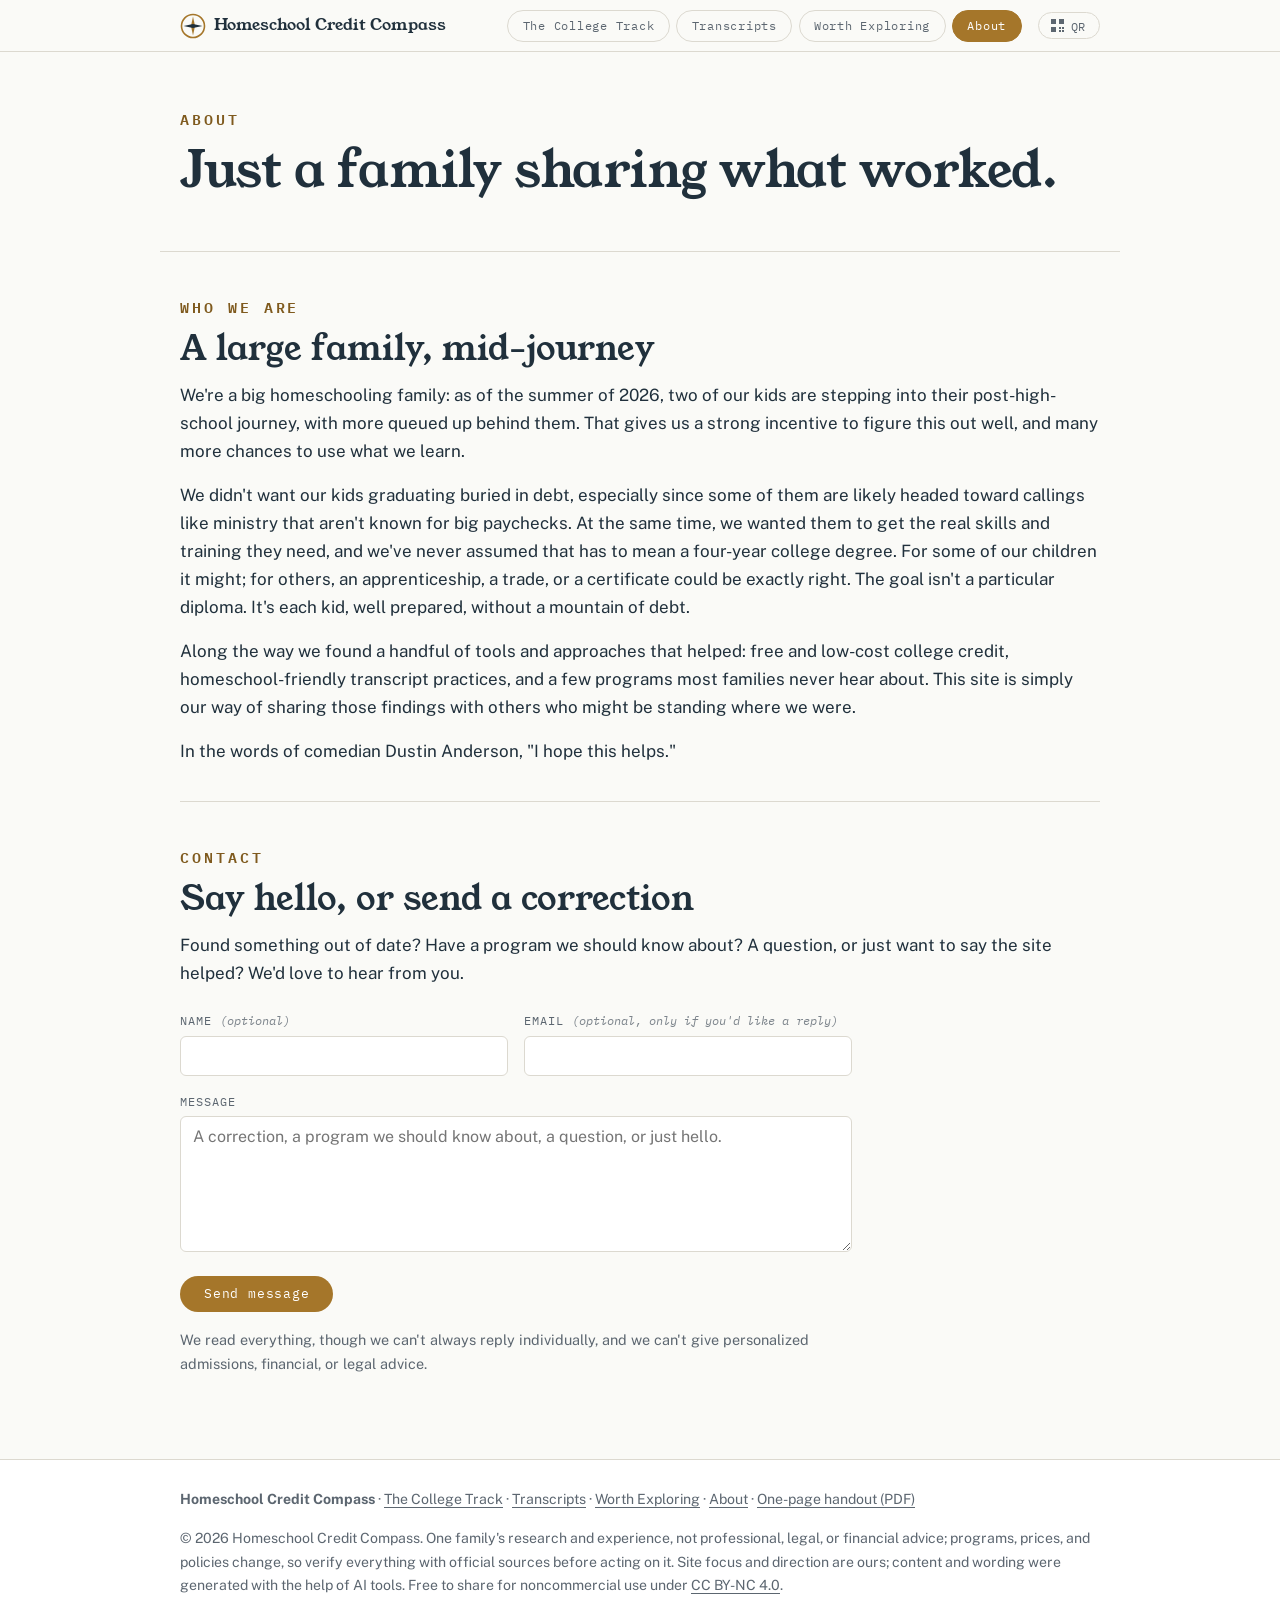
==== commit 71cc94ff: "Add files via upload" ====
--- a/about.html
+++ b/about.html
@@ -97,7 +97,7 @@
 <footer>
   <div class="inner">
     <p><strong>Homeschool Credit Compass</strong> · <a href="index.html">The College Track</a> · <a href="transcripts.html">Transcripts</a> · <a href="explore.html">Worth Exploring</a> · <a href="about.html">About</a> · <a href="samples/handout.pdf" target="_blank" rel="noopener">One-page handout (PDF)</a></p>
-    <p>© 2026 Homeschool Credit Compass. Free to share for noncommercial use under <a href="https://creativecommons.org/licenses/by-nc/4.0/" rel="license noopener">CC BY-NC 4.0</a>. Program details and prices change; always confirm with the official sources linked above. Nothing here is financial or legal advice.</p>
+    <p>© 2026 Homeschool Credit Compass. One family's research and experience, not professional, legal, or financial advice; programs, prices, and policies change, so verify everything with official sources before acting on it. Site focus and direction are ours; content and wording were generated with the help of AI tools. Free to share for noncommercial use under <a href="https://creativecommons.org/licenses/by-nc/4.0/" rel="license noopener">CC BY-NC 4.0</a>.</p>
   </div>
 </footer>
 
--- a/style.css
+++ b/style.css
@@ -530,3 +530,70 @@
 .form-status { margin: 0; font-size: 0.9rem; }
 .form-status.ok { color: var(--pine-dark); }
 .form-status.err { color: #a3402f; }
+
+/* ---- mobile nav: keep pills on one line, scroll sideways if needed ---- */
+@media (max-width: 44rem) {
+  .site-nav .inner { gap: 0.5rem 0.6rem; padding: 0.55rem 1rem; }
+  .brand { font-size: 0.92rem; gap: 0.4rem; }
+  .brand svg { width: 22px; height: 22px; }
+
+  .nav-pages {
+    flex-basis: 100%;
+    order: 2;
+    gap: 0.35rem;
+    overflow-x: auto;
+    -webkit-overflow-scrolling: touch;
+    scrollbar-width: none;
+    padding-bottom: 0.15rem;
+  }
+  .nav-pages::-webkit-scrollbar { display: none; }
+  .nav-pages a.navlink {
+    white-space: nowrap;      /* the fix: no more 3-line ovals */
+    flex: none;
+    font-size: 0.72rem;
+    padding: 0.3rem 0.7rem;
+  }
+
+  .qr-btn { order: 1; margin-left: auto; padding: 0.25rem 0.6rem; font-size: 0.72rem; }
+
+  .nav-anchors { order: 3; gap: 0.7rem; font-size: 0.9em; }
+  .nav-anchors a.navlink { font-size: 0.72rem; }
+}
+
+/* ---- "Iowa only" badge: tricolor flag chip + label, pure CSS ---- */
+.iowa-badge {
+  display: inline-flex;
+  align-items: center;
+  gap: 0.55rem;
+  margin-top: 0.6rem;
+  background: #fff;
+  border: 1px solid var(--line);
+  border-radius: 999px;
+  padding: 0.3rem 0.85rem 0.3rem 0.55rem;
+  font-family: "IBM Plex Mono", ui-monospace, monospace;
+  font-size: 0.74rem;
+  font-weight: 600;
+  letter-spacing: 0.1em;
+  text-transform: uppercase;
+  color: var(--ink);
+  white-space: nowrap;
+  line-height: 1;
+}
+.iowa-badge .flag {
+  display: inline-flex;
+  width: 22px;
+  height: 15px;
+  border: 1px solid var(--line);
+  border-radius: 1px;
+  overflow: hidden;
+  flex: none;
+}
+.iowa-badge .flag i {
+  display: block;
+  width: 7.33px;
+  height: 100%;
+}
+.iowa-badge .flag i.b { background: #003a8c; }
+.iowa-badge .flag i.w { background: #fff; }
+.iowa-badge .flag i.r { background: #c8102e; }
+
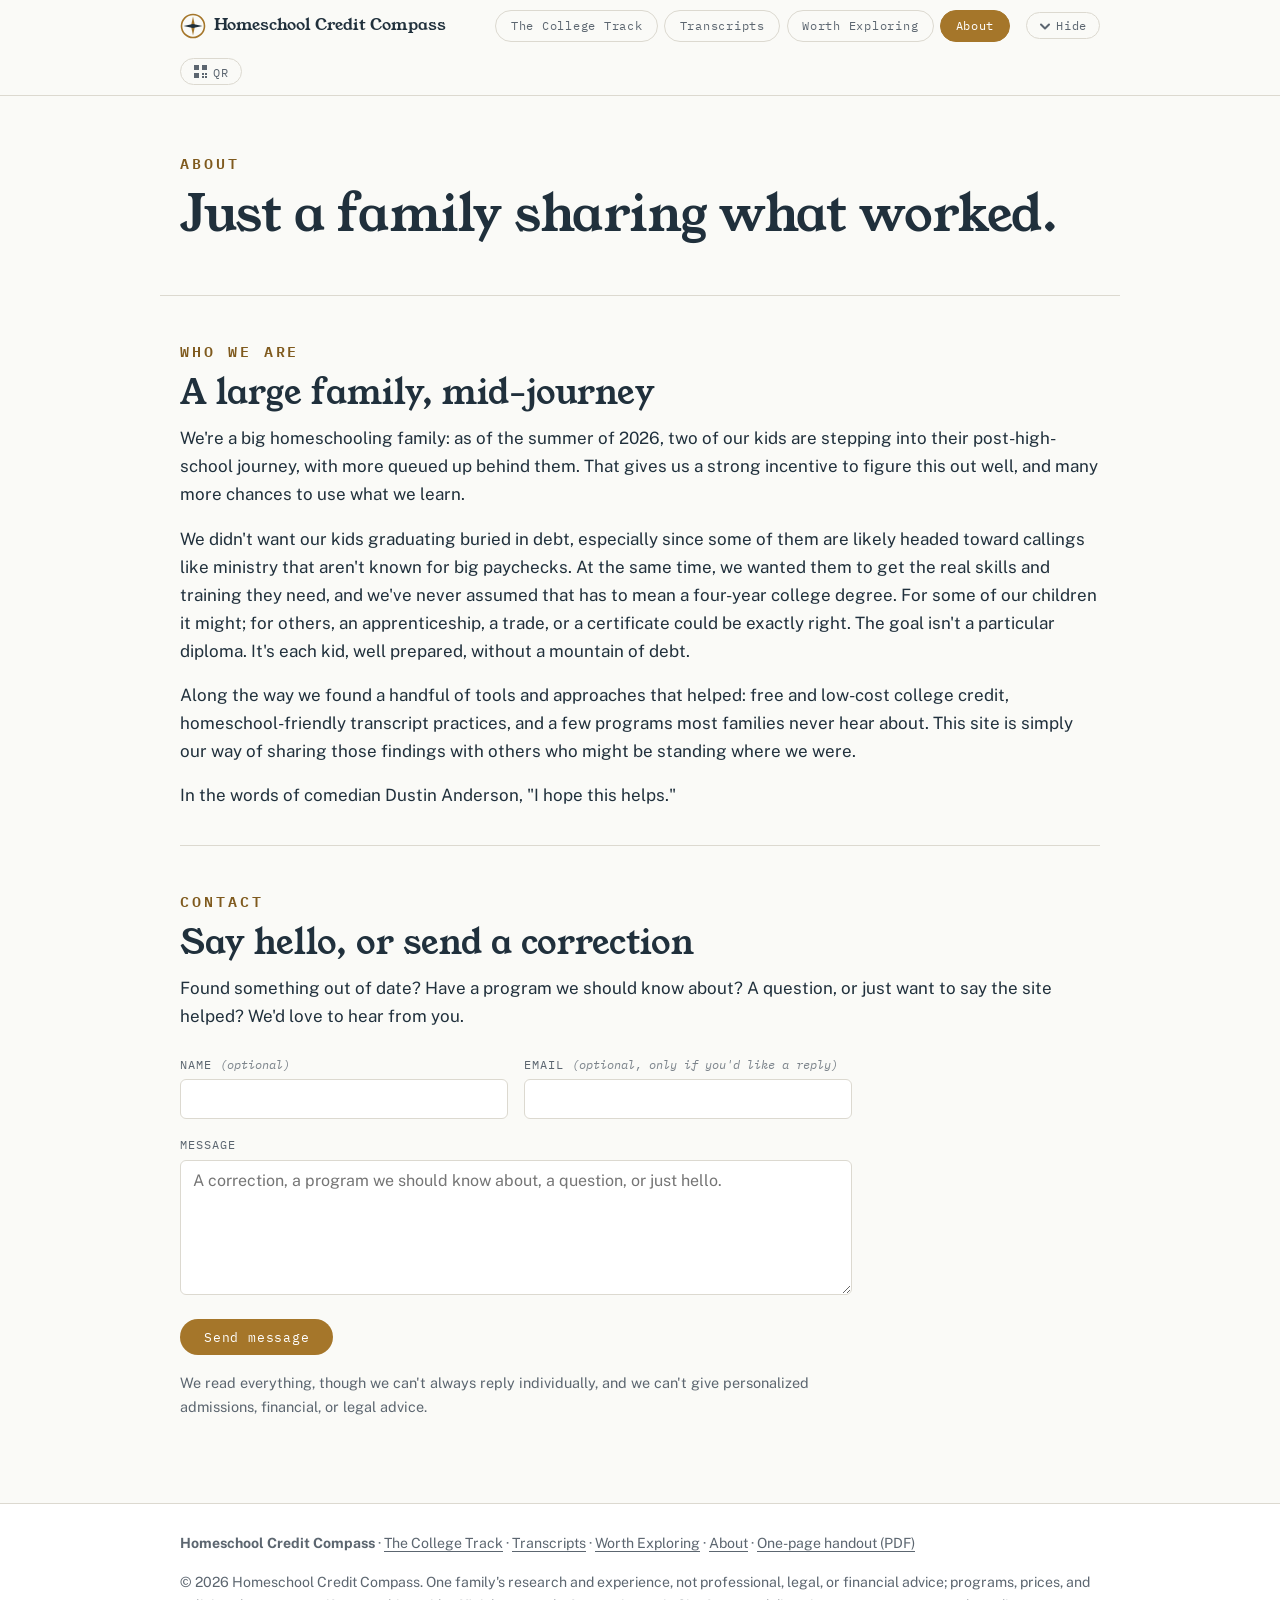
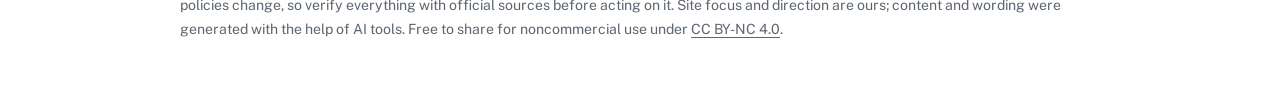
==== commit 7a01eb2b: "Add files via upload" ====
--- a/about.html
+++ b/about.html
@@ -26,12 +26,16 @@
       </svg>
       Homeschool Credit Compass
     </a>
-    <div class="nav-pages">
+    <div class="nav-pages" id="nav-pages">
       <a class="navlink" href="index.html">The College Track</a>
       <a class="navlink" href="transcripts.html">Transcripts</a>
       <a class="navlink" href="explore.html">Worth Exploring</a>
       <a class="navlink" href="about.html" aria-current="page">About</a>
     </div>
+    <button type="button" class="nav-toggle no-print" id="nav-toggle" aria-expanded="true" aria-controls="nav-pages" title="Collapse navigation">
+      <svg width="12" height="12" viewBox="0 0 12 12" aria-hidden="true"><path d="M2 4.5 L6 8.5 L10 4.5" fill="none" stroke="currentColor" stroke-width="2" stroke-linecap="round" stroke-linejoin="round"/></svg>
+      <span class="nav-toggle-label">Hide</span>
+    </button>
     <button type="button" class="qr-btn no-print" id="qr-open" aria-haspopup="dialog" aria-label="Show QR code for this site">
       <svg width="13" height="13" viewBox="0 0 13 13" aria-hidden="true"><g fill="currentColor"><rect x="0" y="0" width="5" height="5"/><rect x="8" y="0" width="5" height="5"/><rect x="0" y="8" width="5" height="5"/><rect x="8" y="8" width="2" height="2"/><rect x="11" y="11" width="2" height="2"/><rect x="8" y="11" width="2" height="2"/><rect x="11" y="8" width="2" height="2"/></g></svg>
       QR
@@ -97,7 +101,7 @@
 <footer>
   <div class="inner">
     <p><strong>Homeschool Credit Compass</strong> · <a href="index.html">The College Track</a> · <a href="transcripts.html">Transcripts</a> · <a href="explore.html">Worth Exploring</a> · <a href="about.html">About</a> · <a href="samples/handout.pdf" target="_blank" rel="noopener">One-page handout (PDF)</a></p>
-    <p>© 2026 Homeschool Credit Compass. One family's research and experience, not professional, legal, or financial advice; programs, prices, and policies change, so verify everything with official sources before acting on it. Site focus and direction are ours; content and wording were generated with the help of AI tools. Free to share for noncommercial use under <a href="https://creativecommons.org/licenses/by-nc/4.0/" rel="license noopener">CC BY-NC 4.0</a>.</p>
+    <p>© 2026 Homeschool Credit Compass. One family's research and experience, not professional, legal, or financial advice; programs, prices, and policies change, so verify everything with official sources before acting on it. Site focus and direction are ours; content and wording were generated with the help of AI tools. Free to share for noncommercial use under <a href="https://creativecommons.org/licenses/by-nc/4.0/" target="_blank" rel="license noopener">CC BY-NC 4.0</a>.</p>
   </div>
 </footer>
 
@@ -135,6 +139,52 @@
   });
 </script>
 
+<script>
+  // Deep-link anchors: give headings stable ids and a clickable # link.
+  (function () {
+    const slug = s => s.toLowerCase().trim()
+      .replace(/[^\w\s-]/g, '').replace(/\s+/g, '-').replace(/-+/g, '-');
+    const used = new Set();
+    document.querySelectorAll('main h2, main h3, .hero h1').forEach(h => {
+      if (!h.id) {
+        let base = slug(h.textContent) || 'section', id = base, n = 2;
+        while (used.has(id) || document.getElementById(id)) { id = base + '-' + n++; }
+        h.id = id;
+      }
+      used.add(h.id);
+      if (h.querySelector('.anchor')) return;
+      const a = document.createElement('a');
+      a.className = 'anchor no-print';
+      a.href = '#' + h.id;
+      a.setAttribute('aria-label', 'Link to this section');
+      a.textContent = '#';
+      h.appendChild(a);
+    });
+  })();
+
+  // Collapsible top bar: more screen room when zoomed in or presenting.
+  (function () {
+    const nav = document.querySelector('.site-nav');
+    const btn = document.getElementById('nav-toggle');
+    if (!nav || !btn) return;
+    const label = btn.querySelector('.nav-toggle-label');
+    const apply = collapsed => {
+      nav.classList.toggle('collapsed', collapsed);
+      btn.setAttribute('aria-expanded', String(!collapsed));
+      btn.title = collapsed ? 'Show navigation' : 'Collapse navigation';
+      if (label) label.textContent = collapsed ? 'Menu' : 'Hide';
+    };
+    let start = false;
+    try { start = localStorage.getItem('hcc-nav-collapsed') === '1'; } catch (e) {}
+    apply(start);
+    btn.addEventListener('click', () => {
+      const collapsed = !nav.classList.contains('collapsed');
+      apply(collapsed);
+      try { localStorage.setItem('hcc-nav-collapsed', collapsed ? '1' : '0'); } catch (e) {}
+    });
+  })();
+</script>
+
 <script data-goatcounter="https://homeschoolcreditcompass.goatcounter.com/count"
         async src="//gc.zgo.at/count.js"></script>
 </body>
--- a/style.css
+++ b/style.css
@@ -597,3 +597,62 @@
 .iowa-badge .flag i.w { background: #fff; }
 .iowa-badge .flag i.r { background: #c8102e; }
 
+
+/* Iowa badge inline within a <summary> line */
+summary .iowa-badge {
+  margin-top: 0;
+  margin-left: 0.45rem;
+  font-size: 0.62rem;
+  padding: 0.18rem 0.6rem 0.18rem 0.4rem;
+  gap: 0.4rem;
+  vertical-align: middle;
+}
+summary .iowa-badge .flag { width: 17px; height: 12px; }
+summary .iowa-badge .flag i { width: 5.67px; }
+
+/* ---- collapsible top bar ---- */
+.nav-toggle {
+  display: inline-flex;
+  align-items: center;
+  gap: 0.35rem;
+  font-family: "IBM Plex Mono", ui-monospace, monospace;
+  font-size: 0.72rem;
+  letter-spacing: 0.06em;
+  background: none;
+  border: 1px solid var(--line);
+  border-radius: 999px;
+  color: var(--muted);
+  padding: 0.3rem 0.75rem;
+  cursor: pointer;
+}
+.nav-toggle:hover { border-color: var(--accent); color: var(--accent-dark); }
+.nav-toggle svg { transition: transform 0.15s ease; }
+.site-nav.collapsed .nav-toggle svg { transform: rotate(-90deg); }
+.site-nav.collapsed .nav-pages,
+.site-nav.collapsed .nav-anchors { display: none; }
+.site-nav.collapsed .inner { padding-top: 0.35rem; padding-bottom: 0.35rem; }
+@media (prefers-reduced-motion: reduce) {
+  .nav-toggle svg { transition: none; }
+}
+
+/* ---- heading anchor links (deep links) ---- */
+.anchor {
+  margin-left: 0.4rem;
+  font-family: "IBM Plex Mono", ui-monospace, monospace;
+  font-size: 0.7em;
+  font-weight: 400;
+  color: var(--accent);
+  text-decoration: none;
+  opacity: 0;
+  transition: opacity 0.12s ease;
+}
+h1:hover .anchor,
+h2:hover .anchor,
+h3:hover .anchor,
+.anchor:focus { opacity: 1; }
+.anchor:hover { color: var(--ink); }
+@media (prefers-reduced-motion: reduce) {
+  .anchor { transition: none; }
+}
+/* keep anchored headings clear of the sticky bar */
+:target { scroll-margin-top: 5rem; }
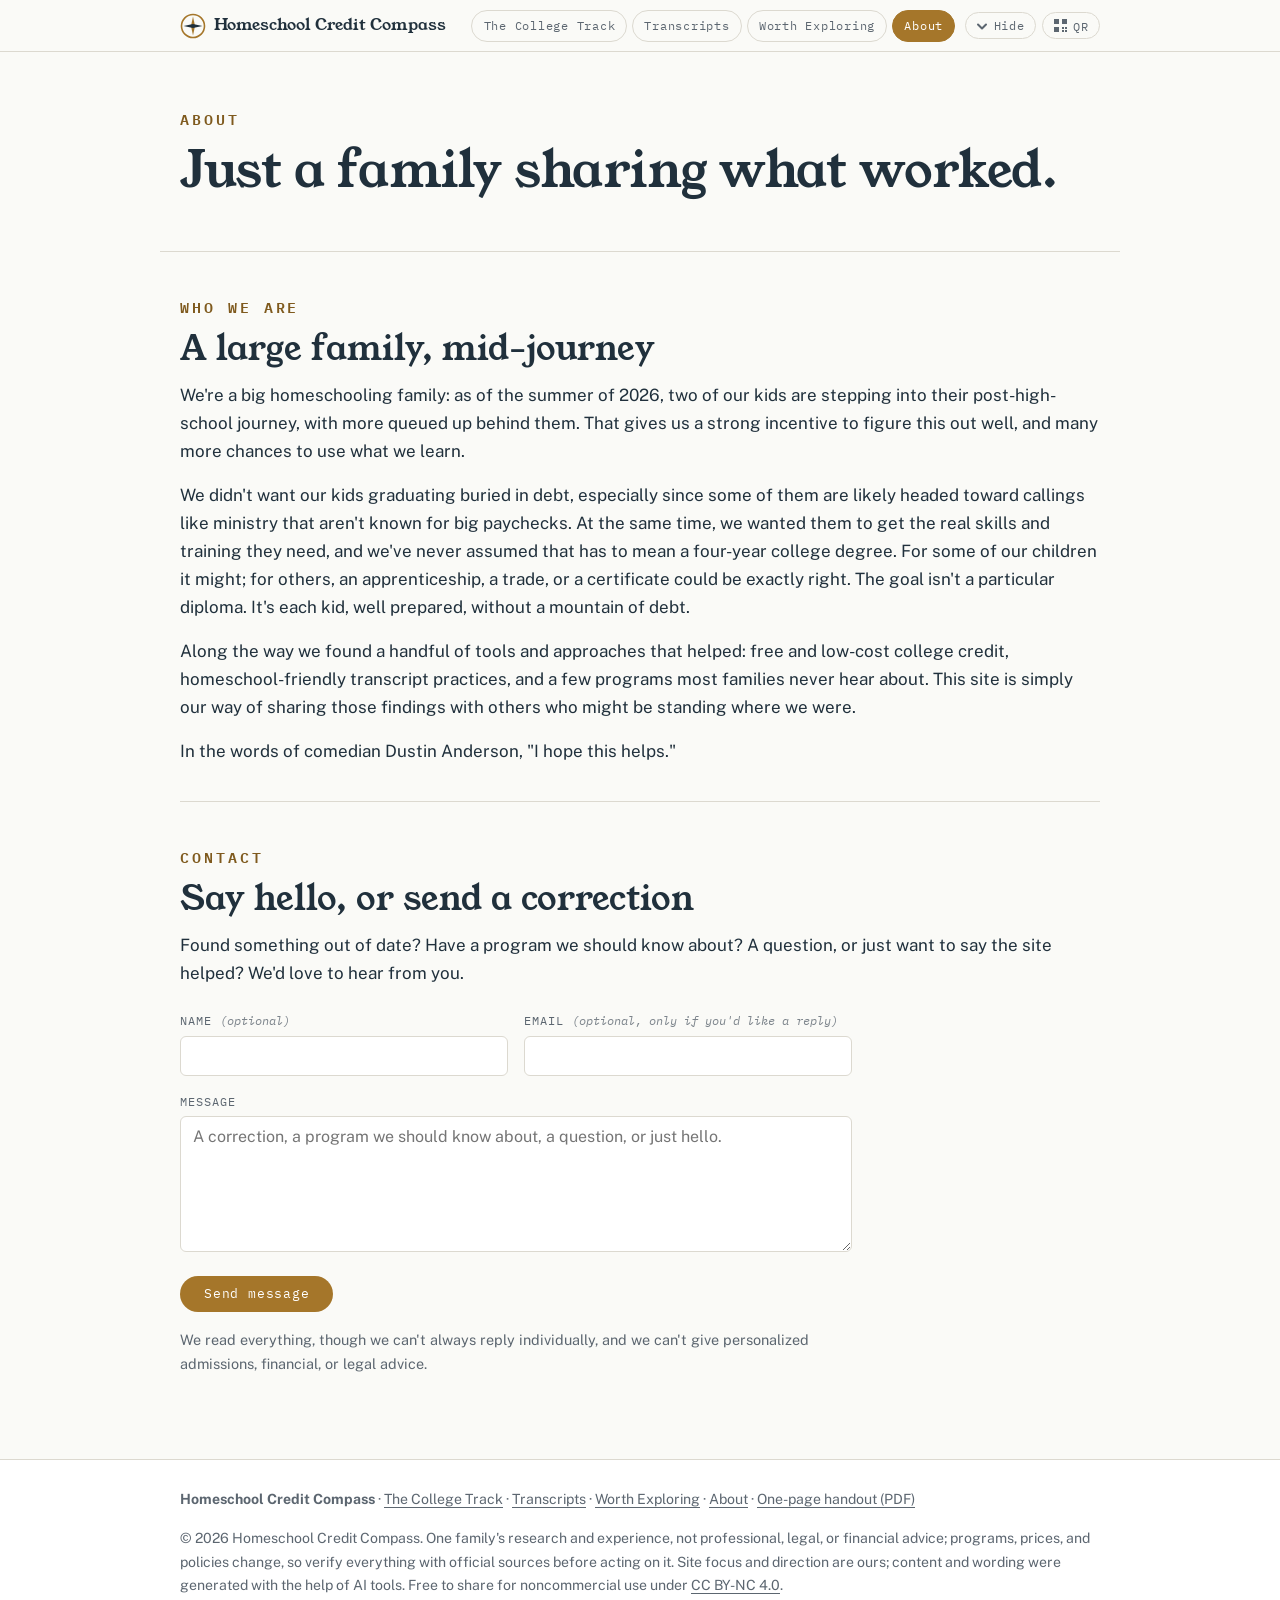
==== commit 373dedfb: "Add files via upload" ====
--- a/about.html
+++ b/about.html
@@ -32,6 +32,7 @@
       <a class="navlink" href="explore.html">Worth Exploring</a>
       <a class="navlink" href="about.html" aria-current="page">About</a>
     </div>
+    <div class="nav-actions">
     <button type="button" class="nav-toggle no-print" id="nav-toggle" aria-expanded="true" aria-controls="nav-pages" title="Collapse navigation">
       <svg width="12" height="12" viewBox="0 0 12 12" aria-hidden="true"><path d="M2 4.5 L6 8.5 L10 4.5" fill="none" stroke="currentColor" stroke-width="2" stroke-linecap="round" stroke-linejoin="round"/></svg>
       <span class="nav-toggle-label">Hide</span>
@@ -40,6 +41,7 @@
       <svg width="13" height="13" viewBox="0 0 13 13" aria-hidden="true"><g fill="currentColor"><rect x="0" y="0" width="5" height="5"/><rect x="8" y="0" width="5" height="5"/><rect x="0" y="8" width="5" height="5"/><rect x="8" y="8" width="2" height="2"/><rect x="11" y="11" width="2" height="2"/><rect x="8" y="11" width="2" height="2"/><rect x="11" y="8" width="2" height="2"/></g></svg>
       QR
     </button>
+    </div>
   </div>
 </nav>
 
--- a/style.css
+++ b/style.css
@@ -656,3 +656,16 @@
 }
 /* keep anchored headings clear of the sticky bar */
 :target { scroll-margin-top: 5rem; }
+
+/* ---- keep the QR + Hide buttons together (wrap as a unit, never orphan) ---- */
+.nav-actions {
+  display: flex;
+  align-items: center;
+  gap: 0.4rem;
+  flex: none;
+}
+/* tighten the bar so all of it fits on one row at higher zoom levels */
+.site-nav .inner { gap: 0.5rem 0.6rem; }
+.nav-pages { gap: 0.3rem; }
+.nav-pages a.navlink { padding: 0.3rem 0.7rem; }
+.qr-btn, .nav-toggle { padding: 0.3rem 0.65rem; }
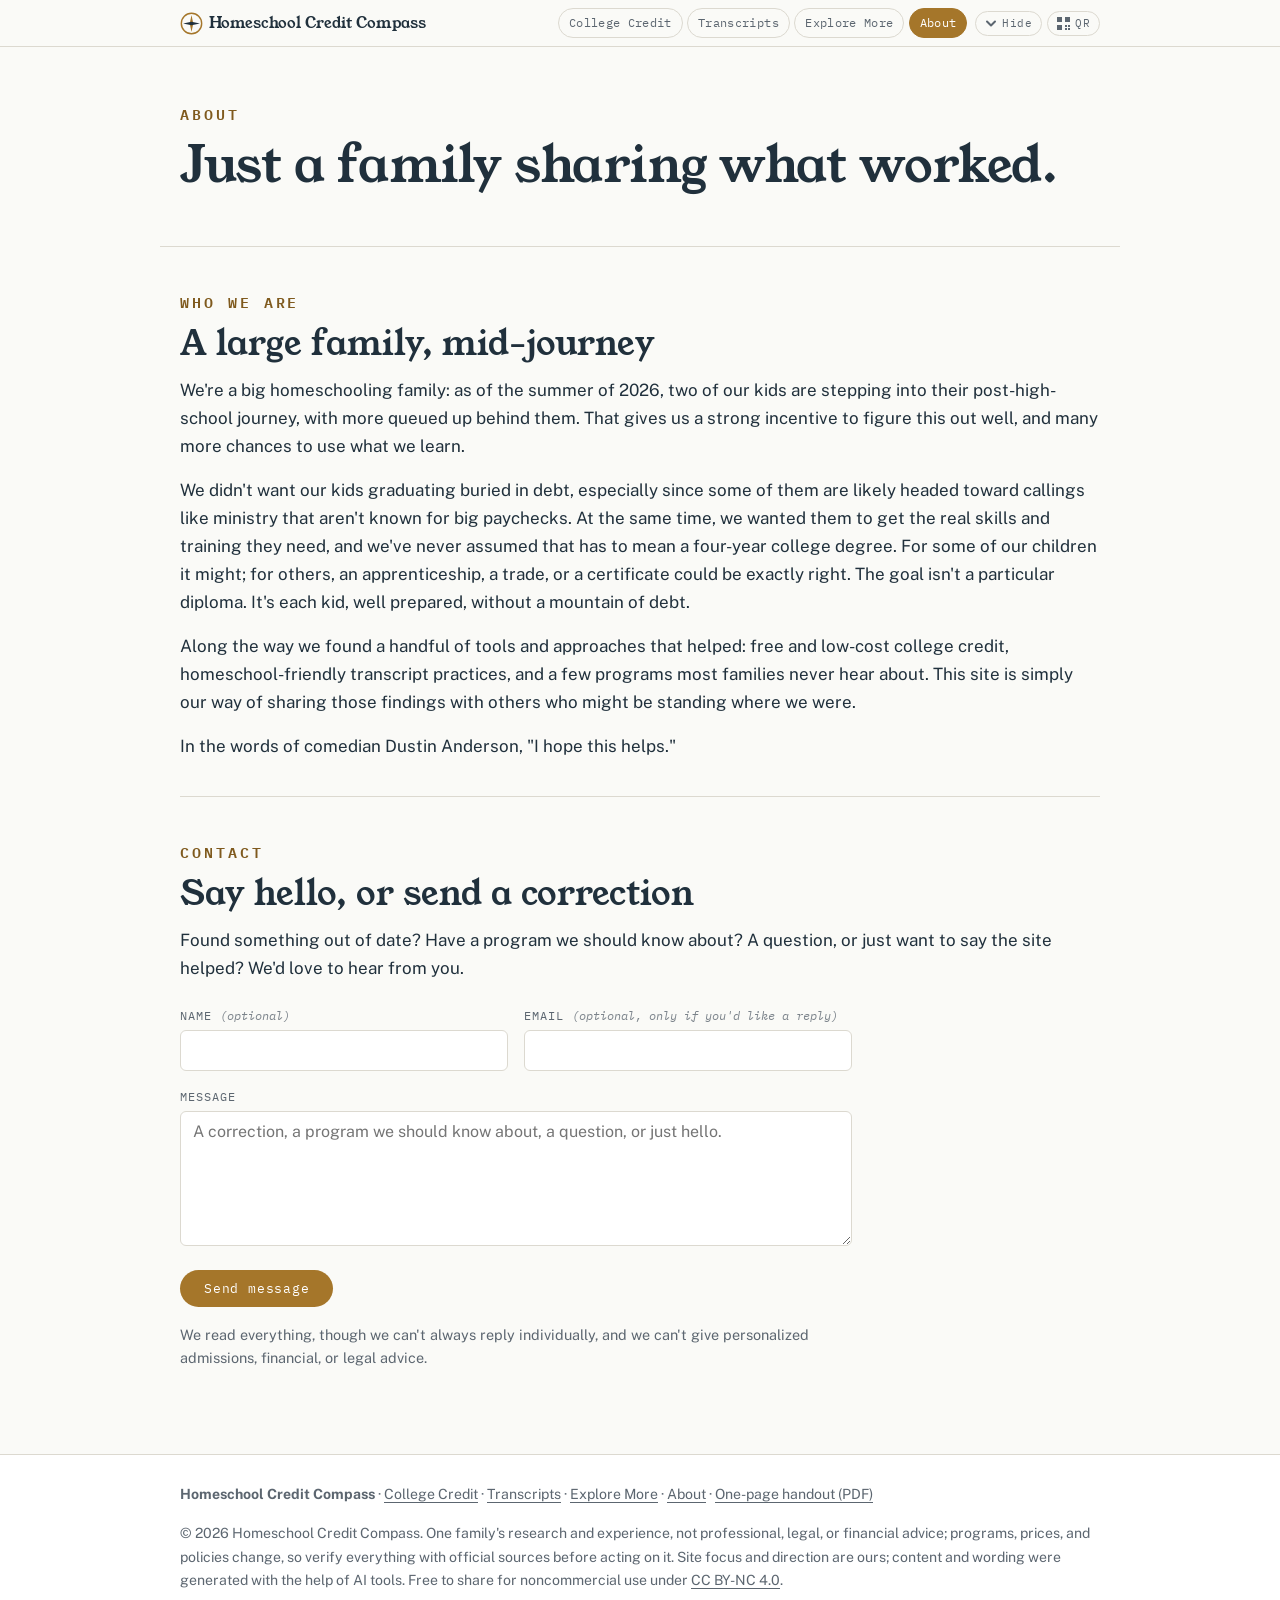
==== commit b8293f27: "Add files via upload" ====
--- a/about.html
+++ b/about.html
@@ -27,9 +27,9 @@
       Homeschool Credit Compass
     </a>
     <div class="nav-pages" id="nav-pages">
-      <a class="navlink" href="index.html">The College Track</a>
+      <a class="navlink" href="index.html">College Credit</a>
       <a class="navlink" href="transcripts.html">Transcripts</a>
-      <a class="navlink" href="explore.html">Worth Exploring</a>
+      <a class="navlink" href="explore.html">Explore More</a>
       <a class="navlink" href="about.html" aria-current="page">About</a>
     </div>
     <div class="nav-actions">
@@ -102,7 +102,7 @@
 
 <footer>
   <div class="inner">
-    <p><strong>Homeschool Credit Compass</strong> · <a href="index.html">The College Track</a> · <a href="transcripts.html">Transcripts</a> · <a href="explore.html">Worth Exploring</a> · <a href="about.html">About</a> · <a href="samples/handout.pdf" target="_blank" rel="noopener">One-page handout (PDF)</a></p>
+    <p><strong>Homeschool Credit Compass</strong> · <a href="index.html">College Credit</a> · <a href="transcripts.html">Transcripts</a> · <a href="explore.html">Explore More</a> · <a href="about.html">About</a> · <a href="samples/handout.pdf" target="_blank" rel="noopener">One-page handout (PDF)</a></p>
     <p>© 2026 Homeschool Credit Compass. One family's research and experience, not professional, legal, or financial advice; programs, prices, and policies change, so verify everything with official sources before acting on it. Site focus and direction are ours; content and wording were generated with the help of AI tools. Free to share for noncommercial use under <a href="https://creativecommons.org/licenses/by-nc/4.0/" target="_blank" rel="license noopener">CC BY-NC 4.0</a>.</p>
   </div>
 </footer>
--- a/style.css
+++ b/style.css
@@ -669,3 +669,14 @@
 .nav-pages { gap: 0.3rem; }
 .nav-pages a.navlink { padding: 0.3rem 0.7rem; }
 .qr-btn, .nav-toggle { padding: 0.3rem 0.65rem; }
+
+/* ---- final nav tightening: fit brand + pills + buttons on one row ---- */
+.site-nav .inner { gap: 0.4rem 0.5rem; padding: 0.5rem 1.25rem; }
+.brand { font-size: 0.95rem; gap: 0.4rem; }
+.brand svg { width: 23px; height: 23px; }
+.nav-pages { gap: 0.28rem; }
+.nav-pages a.navlink { font-size: 0.73rem; padding: 0.28rem 0.62rem; letter-spacing: 0.03em; }
+.nav-actions { gap: 0.3rem; }
+.qr-btn, .nav-toggle { font-size: 0.7rem; padding: 0.28rem 0.55rem; gap: 0.3rem; }
+.nav-anchors { gap: 0.7rem; }
+.nav-anchors a.navlink { font-size: 0.73rem; }
